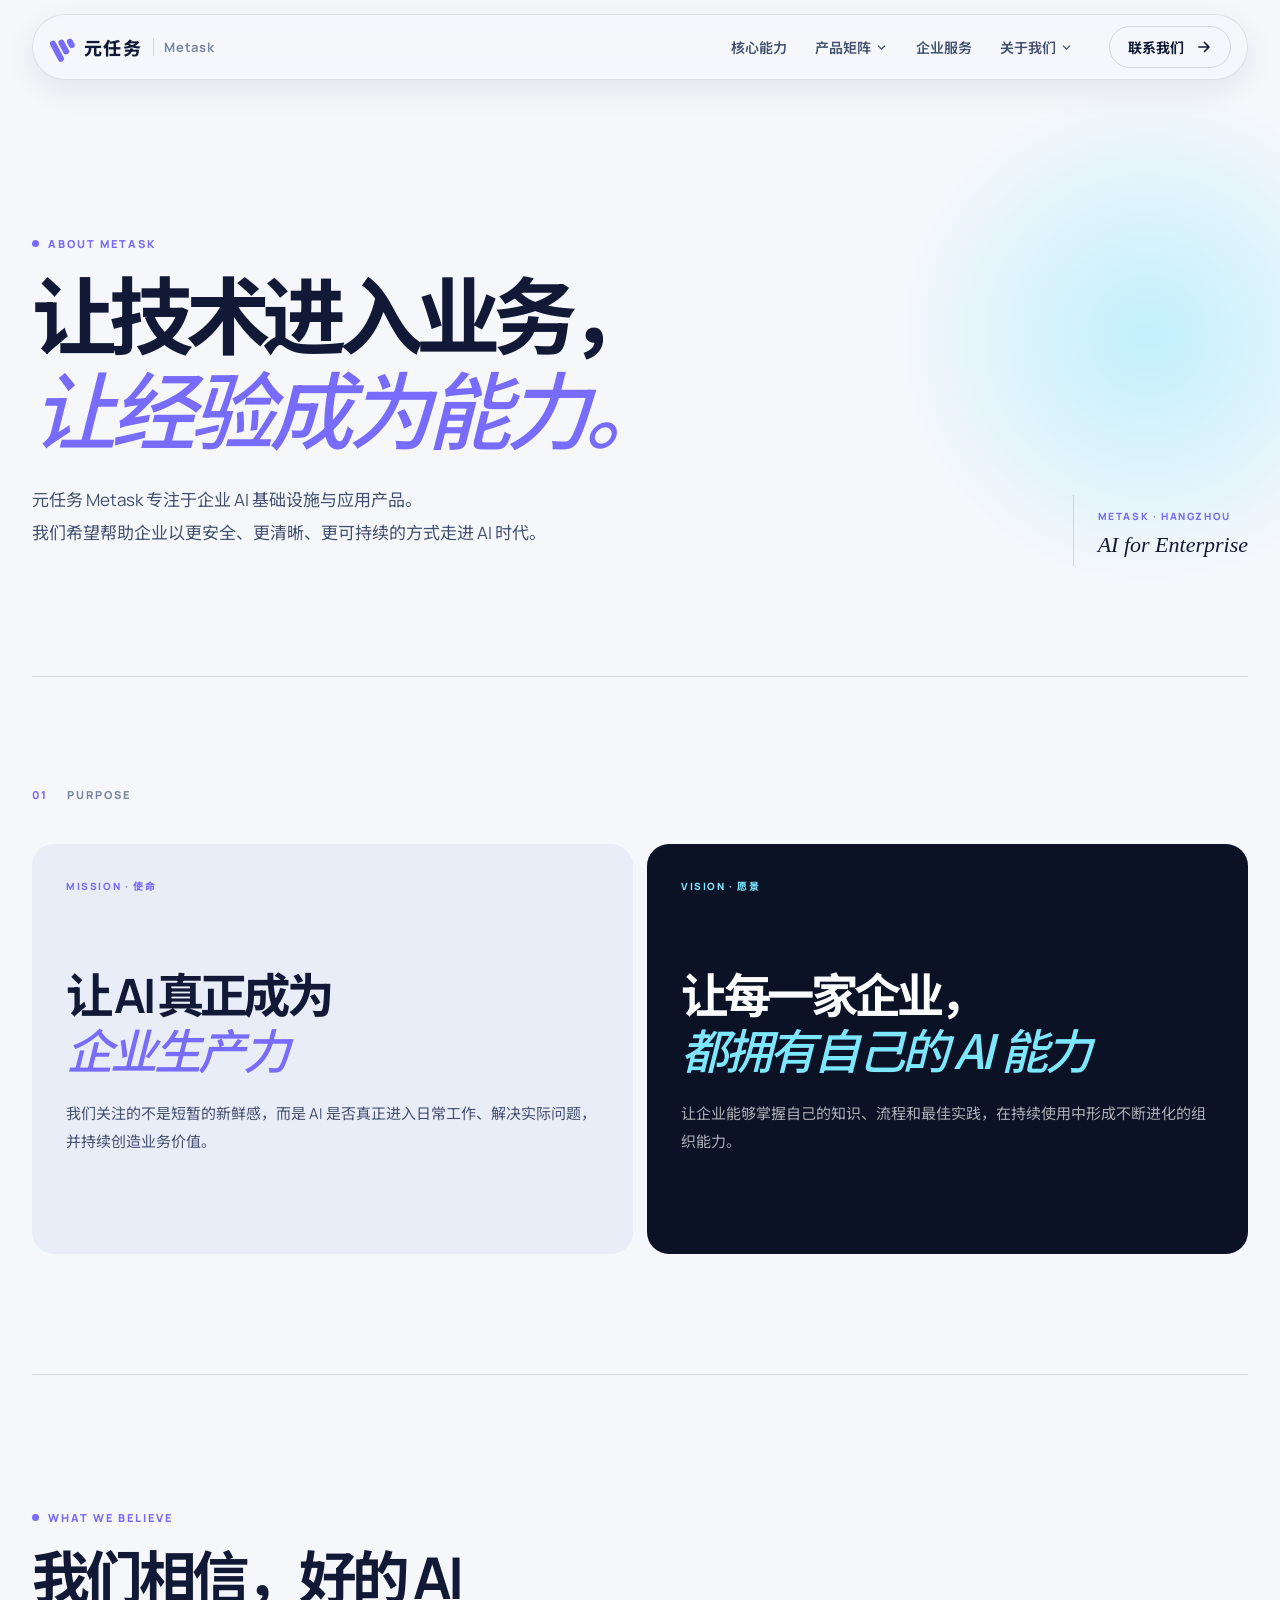
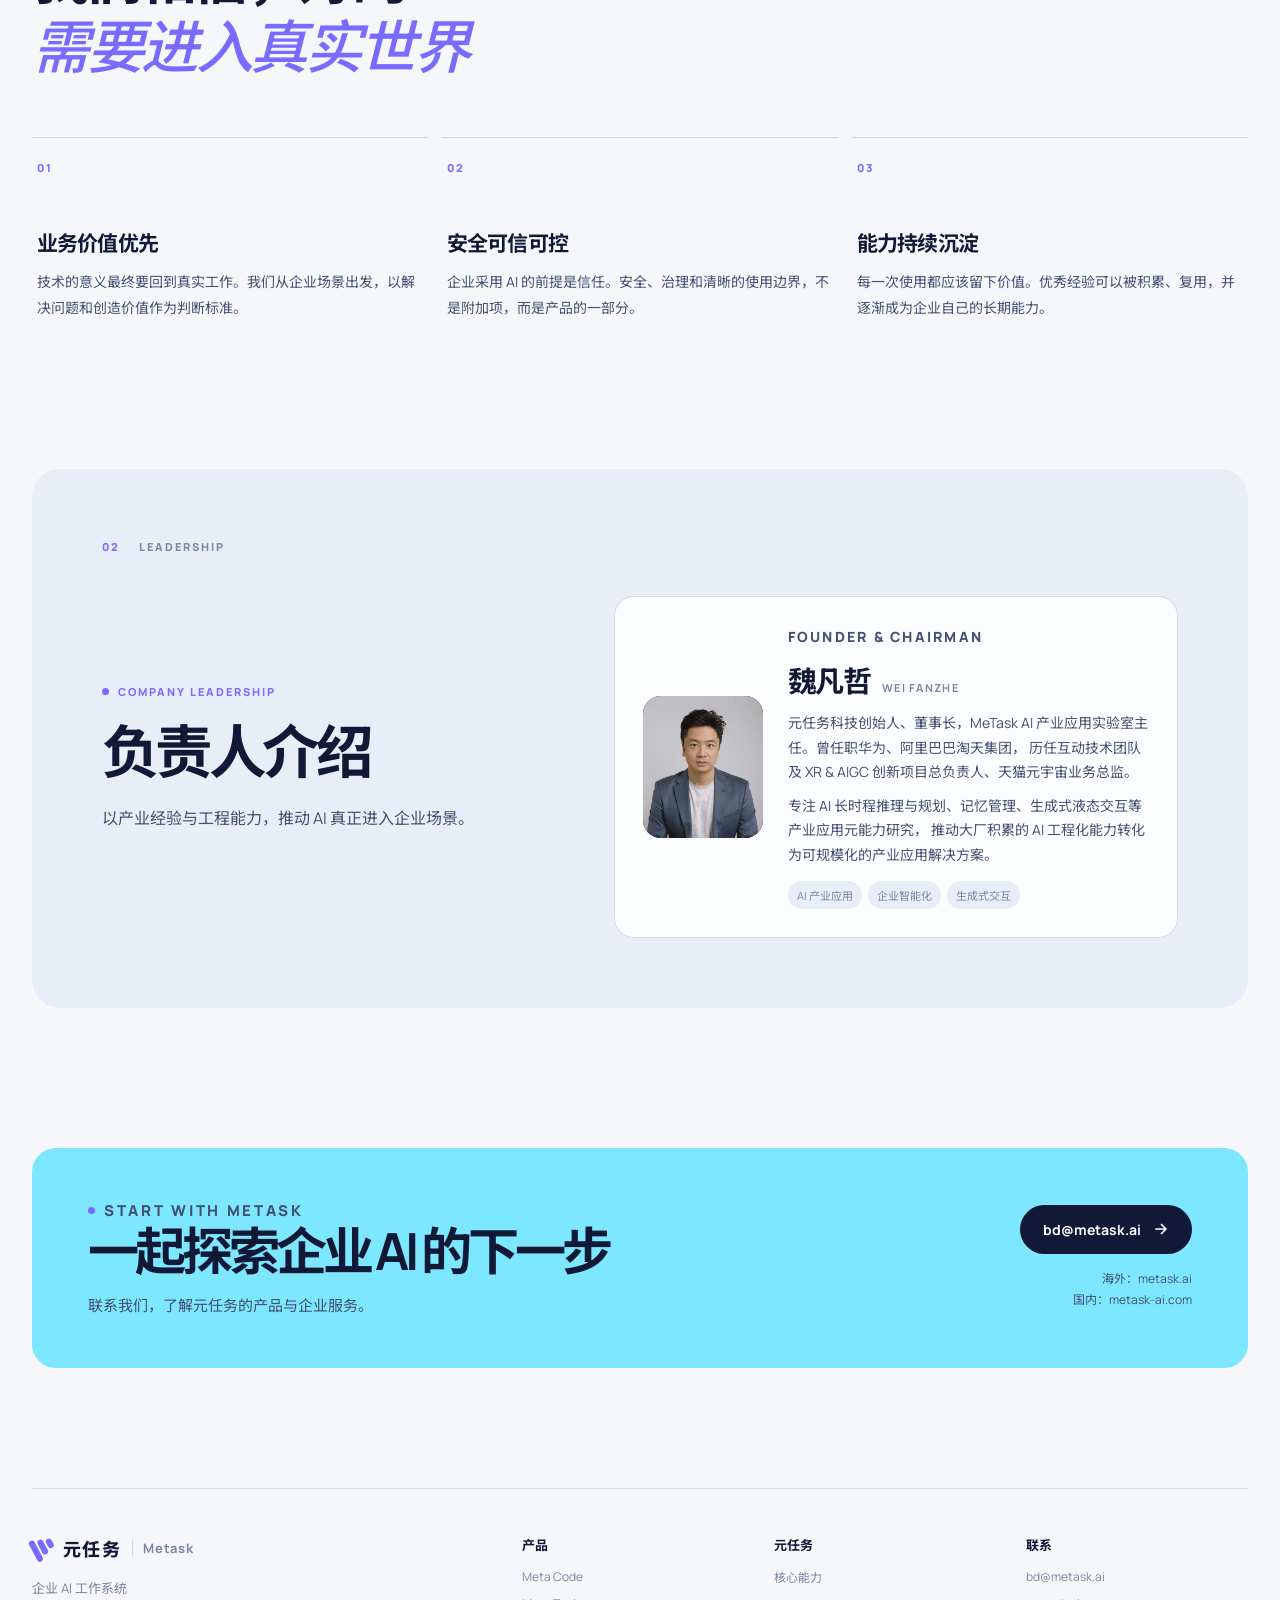
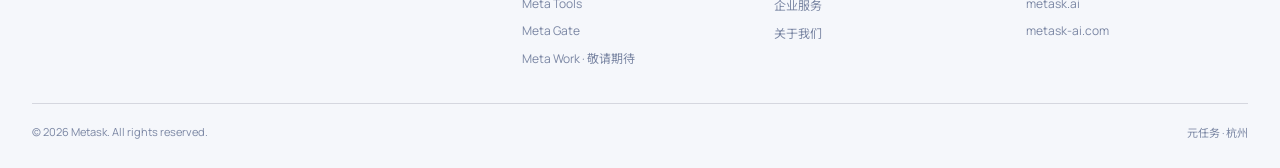
==== about.html @ 56a9ea6f "Add company about and founder page" ====
<!doctype html>
<html lang="zh-CN">
  <head>
    <meta charset="UTF-8" />
    <meta name="viewport" content="width=device-width, initial-scale=1.0" />
    <meta
      name="description"
      content="了解元任务 Metask 的使命、愿景与团队。我们致力于让 AI 真正成为企业生产力。"
    />
    <title>关于我们 · 元任务 Metask</title>
    <link rel="preconnect" href="https://fonts.googleapis.com" />
    <link rel="preconnect" href="https://fonts.gstatic.com" crossorigin />
    <link
      href="https://fonts.googleapis.com/css2?family=Manrope:wght@400;500;600;700;800&family=Noto+Sans+SC:wght@400;500;600;700;800&display=swap"
      rel="stylesheet"
    />
    <link rel="stylesheet" href="./styles.css" />
  </head>
  <body>
    <div class="site-shell">
      <header class="site-header">
        <a class="brand" href="./index.html" aria-label="元任务 Metask 首页">
          <span class="brand-mark" aria-hidden="true">
            <span></span><span></span><span></span>
          </span>
          <span class="brand-name">元任务</span>
          <span class="brand-en">Metask</span>
        </a>

        <button class="menu-toggle" type="button" aria-label="打开导航" aria-expanded="false">
          <span></span><span></span><span></span>
        </button>

        <nav class="site-nav" aria-label="主导航">
          <a href="./index.html#capabilities">核心能力</a>
          <div class="nav-item nav-item-dropdown">
            <button class="nav-dropdown-toggle" type="button" aria-expanded="false">
              产品矩阵
              <svg viewBox="0 0 16 16" aria-hidden="true">
                <path d="m4 6 4 4 4-4" />
              </svg>
            </button>
            <div class="nav-dropdown product-menu">
              <a href="https://metacode.origintask.cn/" target="_blank" rel="noreferrer">
                <span class="dropdown-symbol">&lt;/&gt;</span>
                <span><b>Meta Code</b><small>企业级 AI 编程助手</small></span>
              </a>
              <a href="https://picospark.cn/" target="_blank" rel="noreferrer">
                <span class="dropdown-symbol">✦</span>
                <span><b>Meta Tools</b><small>确定性 AI 工具集</small></span>
              </a>
              <a href="http://napi.origintask.cn/" target="_blank" rel="noreferrer">
                <span class="dropdown-symbol">◎</span>
                <span><b>Meta Gate</b><small>企业 AI 统一网关</small></span>
              </a>
              <a href="https://work.metask.ai/" target="_blank" rel="noreferrer">
                <span class="dropdown-symbol">◇</span>
                <span><b>Meta Work</b><small>企业智能工作台 · 开发中</small></span>
              </a>
            </div>
          </div>
          <a href="./index.html#services">企业服务</a>
          <div class="nav-item nav-item-dropdown">
            <button class="nav-dropdown-toggle" type="button" aria-expanded="false">
              关于我们
              <svg viewBox="0 0 16 16" aria-hidden="true">
                <path d="m4 6 4 4 4-4" />
              </svg>
            </button>
            <div class="nav-dropdown about-menu">
              <a href="./about.html"><b>公司介绍</b><small>了解元任务 Metask</small></a>
              <a href="./index.html#contact"><b>联系我们</b><small>开启企业 AI 化升级</small></a>
            </div>
          </div>
        </nav>

        <a class="header-cta" href="./index.html#contact">
          <span>联系我们</span>
          <svg viewBox="0 0 16 16" aria-hidden="true">
            <path d="M3 8h9M8.5 3.5 13 8l-4.5 4.5" />
          </svg>
        </a>
      </header>

      <main id="top">
        <section class="about-hero section-pad">
          <div class="about-hero-glow" aria-hidden="true"></div>
          <div class="reveal">
            <p class="eyebrow"><span></span> About Metask</p>
            <h1>让技术进入业务，<br /><em>让经验成为能力。</em></h1>
            <p class="hero-copy">
              元任务 Metask 专注于企业 AI 基础设施与应用产品。<br />
              我们希望帮助企业以更安全、更清晰、更可持续的方式走进 AI 时代。
            </p>
          </div>
          <div class="about-hero-note reveal reveal-delay-1">
            <span>METASK · HANGZHOU</span>
            <p>AI for Enterprise</p>
          </div>
        </section>

        <section class="purpose section-pad">
          <div class="section-label reveal"><span>01</span> Purpose</div>
          <div class="purpose-grid">
            <article class="purpose-card reveal">
              <p>MISSION · 使命</p>
              <h2>让 AI 真正成为<br /><em>企业生产力</em></h2>
              <span>
                我们关注的不是短暂的新鲜感，而是 AI 是否真正进入日常工作、解决实际问题，并持续创造业务价值。
              </span>
            </article>
            <article class="purpose-card purpose-card-dark reveal reveal-delay-1">
              <p>VISION · 愿景</p>
              <h2>让每一家企业，<br /><em>都拥有自己的 AI 能力</em></h2>
              <span>
                让企业能够掌握自己的知识、流程和最佳实践，在持续使用中形成不断进化的组织能力。
              </span>
            </article>
          </div>
        </section>

        <section class="beliefs section-pad">
          <div class="section-head section-head-left reveal">
            <p class="eyebrow"><span></span> What We Believe</p>
            <h2>我们相信，好的 AI<br /><em>需要进入真实世界</em></h2>
          </div>
          <div class="belief-grid">
            <article class="belief-card reveal">
              <span>01</span>
              <h3>业务价值优先</h3>
              <p>技术的意义最终要回到真实工作。我们从企业场景出发，以解决问题和创造价值作为判断标准。</p>
            </article>
            <article class="belief-card reveal reveal-delay-1">
              <span>02</span>
              <h3>安全可信可控</h3>
              <p>企业采用 AI 的前提是信任。安全、治理和清晰的使用边界，不是附加项，而是产品的一部分。</p>
            </article>
            <article class="belief-card reveal reveal-delay-2">
              <span>03</span>
              <h3>能力持续沉淀</h3>
              <p>每一次使用都应该留下价值。优秀经验可以被积累、复用，并逐渐成为企业自己的长期能力。</p>
            </article>
          </div>
        </section>

        <section class="leader section-pad">
          <div class="section-label reveal"><span>02</span> Leadership</div>
          <div class="leader-layout">
            <div class="section-head section-head-left reveal">
              <p class="eyebrow"><span></span> Company Leadership</p>
              <h2>负责人介绍</h2>
              <p>以产业经验与工程能力，推动 AI 真正进入企业场景。</p>
            </div>
            <article class="leader-card reveal reveal-delay-1">
              <img class="leader-avatar" src="./assets/wei-fanzhe.jpg" alt="元任务创始人魏凡哲" />
              <div>
                <p class="leader-role">FOUNDER & CHAIRMAN</p>
                <h3>魏凡哲 <small>WEI FANZHE</small></h3>
                <p>
                  元任务科技创始人、董事长，MeTask AI 产业应用实验室主任。曾任职华为、阿里巴巴淘天集团，
                  历任互动技术团队及 XR & AIGC 创新项目总负责人、天猫元宇宙业务总监。
                </p>
                <p>
                  专注 AI 长时程推理与规划、记忆管理、生成式液态交互等产业应用元能力研究，
                  推动大厂积累的 AI 工程化能力转化为可规模化的产业应用解决方案。
                </p>
                <div class="leader-tags">
                  <span>AI 产业应用</span><span>企业智能化</span><span>生成式交互</span>
                </div>
              </div>
            </article>
          </div>
        </section>

        <section class="contact section-pad">
          <div class="contact-panel reveal">
            <div>
              <p class="eyebrow"><span></span> Start with Metask</p>
              <h2>一起探索企业 AI 的下一步</h2>
              <p>联系我们，了解元任务的产品与企业服务。</p>
            </div>
            <div class="contact-actions">
              <a class="button button-dark" href="mailto:bd@metask.ai">
                bd@metask.ai
                <svg viewBox="0 0 16 16" aria-hidden="true">
                  <path d="M3 8h9M8.5 3.5 13 8l-4.5 4.5" />
                </svg>
              </a>
              <p>海外：metask.ai<br />国内：metask-ai.com</p>
            </div>
          </div>
        </section>
      </main>

      <footer class="site-footer">
        <div>
          <a class="brand" href="./index.html" aria-label="元任务 Metask 首页">
            <span class="brand-mark" aria-hidden="true">
              <span></span><span></span><span></span>
            </span>
            <span class="brand-name">元任务</span>
            <span class="brand-en">Metask</span>
          </a>
          <p>企业 AI 工作系统</p>
        </div>
        <div class="footer-links">
          <div>
            <b>产品</b>
            <a href="https://metacode.origintask.cn/" target="_blank" rel="noreferrer">Meta Code</a>
            <a href="https://picospark.cn/" target="_blank" rel="noreferrer">Meta Tools</a>
            <a href="http://napi.origintask.cn/" target="_blank" rel="noreferrer">Meta Gate</a>
            <span>Meta Work · 敬请期待</span>
          </div>
          <div>
            <b>元任务</b>
            <a href="./index.html#capabilities">核心能力</a>
            <a href="./index.html#services">企业服务</a>
            <a href="./about.html">关于我们</a>
          </div>
          <div>
            <b>联系</b>
            <a href="mailto:bd@metask.ai">bd@metask.ai</a>
            <a href="https://metask.ai/">metask.ai</a>
            <a href="https://metask-ai.com/">metask-ai.com</a>
          </div>
        </div>
        <div class="footer-bottom">
          <span>© <span id="year"></span> Metask. All rights reserved.</span>
          <span>元任务 · 杭州</span>
        </div>
      </footer>
    </div>

    <script src="./script.js"></script>
  </body>
</html>
---- styles.css ----
:root {
  --paper: #f5f7fb;
  --paper-deep: #e9edf7;
  --ink: #111936;
  --ink-soft: #435071;
  --muted: #7a86a3;
  --line: rgba(17, 25, 54, 0.14);
  --green: #786bff;
  --green-deep: #0c1226;
  --mint: #7ce7ff;
  --lime: #c5baff;
  --sand: #a8d8ff;
  --white: #fcfdff;
  --shadow: 0 24px 80px rgba(17, 25, 54, 0.12);
  --max: 1320px;
}

* {
  box-sizing: border-box;
}

html {
  scroll-behavior: smooth;
}

body {
  margin: 0;
  background: var(--paper);
  color: var(--ink);
  font-family: "Manrope", "Noto Sans SC", sans-serif;
  -webkit-font-smoothing: antialiased;
}

a {
  color: inherit;
  text-decoration: none;
}

button {
  font: inherit;
}

.site-shell {
  overflow: clip;
}

.site-header,
.section-pad,
.site-footer {
  width: min(calc(100% - 64px), var(--max));
  margin-inline: auto;
}

.site-header {
  align-items: center;
  backdrop-filter: blur(18px);
  background: rgba(245, 247, 251, 0.82);
  border: 1px solid rgba(17, 25, 54, 0.1);
  border-radius: 999px;
  box-shadow: 0 10px 30px rgba(17, 25, 54, 0.08);
  display: flex;
  height: 66px;
  justify-content: space-between;
  padding: 0 16px 0 20px;
  position: sticky;
  top: 14px;
  z-index: 30;
}

.brand {
  align-items: center;
  display: inline-flex;
  gap: 9px;
}

.brand-mark {
  display: grid;
  gap: 2px;
  grid-template-columns: repeat(3, 6px);
  transform: rotate(-28deg);
}

.brand-mark span {
  background: var(--green);
  border-radius: 5px;
  height: 23px;
}

.brand-mark span:nth-child(2) {
  height: 16px;
  margin-top: 3px;
}

.brand-mark span:nth-child(3) {
  height: 10px;
  margin-top: 6px;
}

.brand-name {
  font-size: 18px;
  font-weight: 800;
  letter-spacing: 0.08em;
}

.brand-en {
  border-left: 1px solid var(--line);
  color: var(--muted);
  font-size: 13px;
  font-weight: 700;
  letter-spacing: 0.05em;
  margin-left: 2px;
  padding-left: 10px;
}

.site-nav {
  align-items: center;
  display: flex;
  gap: 28px;
  margin-left: auto;
  margin-right: 36px;
}

.site-nav > a,
.nav-dropdown-toggle {
  color: var(--ink-soft);
  font-size: 14px;
  font-weight: 600;
  transition: color 180ms ease;
}

.site-nav > a:hover,
.nav-dropdown-toggle:hover,
.nav-item-dropdown.open .nav-dropdown-toggle {
  color: var(--green);
}

.nav-item-dropdown {
  position: relative;
}

.nav-item-dropdown::after {
  content: "";
  height: 18px;
  left: -18px;
  position: absolute;
  right: -18px;
  top: calc(100% - 4px);
}

.nav-dropdown-toggle {
  align-items: center;
  background: transparent;
  border: 0;
  cursor: pointer;
  display: flex;
  gap: 4px;
  padding: 20px 0;
}

.nav-dropdown-toggle svg {
  height: 13px;
  transition: transform 180ms ease;
  width: 13px;
}

.nav-item-dropdown:hover .nav-dropdown-toggle svg,
.nav-item-dropdown:focus-within .nav-dropdown-toggle svg,
.nav-item-dropdown.open .nav-dropdown-toggle svg {
  transform: rotate(180deg);
}

.nav-dropdown {
  background: rgba(252, 253, 255, 0.96);
  border: 1px solid rgba(17, 25, 54, 0.1);
  border-radius: 18px;
  box-shadow: 0 18px 50px rgba(17, 25, 54, 0.14);
  display: grid;
  gap: 4px;
  left: 50%;
  opacity: 0;
  padding: 8px;
  pointer-events: none;
  position: absolute;
  top: calc(100% + 6px);
  transform: translate(-50%, -8px);
  transition: opacity 180ms ease, transform 180ms ease;
  visibility: hidden;
}

.nav-item-dropdown:hover .nav-dropdown,
.nav-item-dropdown:focus-within .nav-dropdown,
.nav-item-dropdown.open .nav-dropdown {
  opacity: 1;
  pointer-events: auto;
  transform: translate(-50%, 0);
  visibility: visible;
}

.nav-dropdown a {
  align-items: center;
  border-radius: 12px;
  color: var(--ink);
  display: flex;
  gap: 11px;
  padding: 11px 12px;
  transition: background 180ms ease;
}

.nav-dropdown a:hover {
  background: var(--paper-deep);
}

.nav-dropdown b,
.nav-dropdown small {
  display: block;
  white-space: nowrap;
}

.nav-dropdown b {
  font-size: 13px;
}

.nav-dropdown small {
  color: var(--muted);
  font-size: 11px;
  margin-top: 3px;
}

.product-menu {
  min-width: 280px;
}

.about-menu {
  min-width: 220px;
}

.dropdown-symbol {
  align-items: center;
  background: var(--paper-deep);
  border-radius: 9px;
  color: var(--green);
  display: flex;
  flex: 0 0 auto;
  font-size: 13px;
  font-weight: 800;
  height: 31px;
  justify-content: center;
  width: 31px;
}

.header-cta,
.button {
  align-items: center;
  display: inline-flex;
  font-size: 14px;
  font-weight: 700;
  gap: 12px;
  justify-content: center;
  transition: all 180ms ease;
}

.header-cta {
  border: 1px solid var(--line);
  border-radius: 999px;
  padding: 10px 18px;
}

.header-cta:hover {
  background: var(--ink);
  color: var(--white);
}

svg {
  fill: none;
  height: 16px;
  stroke: currentColor;
  stroke-linecap: round;
  stroke-linejoin: round;
  stroke-width: 1.7;
  width: 16px;
}

.menu-toggle {
  background: none;
  border: 0;
  display: none;
}

.hero {
  align-items: center;
  display: grid;
  grid-template-columns: minmax(0, 1.05fr) minmax(440px, 0.95fr);
  min-height: 720px;
  padding-bottom: 100px;
  padding-top: 90px;
  position: relative;
}

.hero-grid {
  background-image: linear-gradient(var(--line) 1px, transparent 1px), linear-gradient(90deg, var(--line) 1px, transparent 1px);
  background-size: 50px 50px;
  height: 540px;
  mask-image: radial-gradient(ellipse, black 10%, transparent 70%);
  opacity: 0.22;
  position: absolute;
  right: -100px;
  top: 20px;
  width: 680px;
}

.hero-orb {
  border-radius: 999px;
  filter: blur(16px);
  opacity: 0.5;
  pointer-events: none;
  position: absolute;
}

.hero-orb-left {
  background: var(--lime);
  height: 180px;
  left: -180px;
  top: 220px;
  width: 180px;
}

.hero-orb-right {
  background: var(--mint);
  height: 210px;
  right: 30px;
  top: 160px;
  width: 210px;
}

.eyebrow {
  align-items: center;
  color: var(--green);
  display: flex;
  font-size: 11px;
  font-weight: 800;
  gap: 9px;
  letter-spacing: 0.18em;
  margin: 0 0 20px;
  text-transform: uppercase;
}

.eyebrow span {
  background: var(--green);
  border-radius: 50%;
  height: 7px;
  width: 7px;
}

h1,
h2,
h3,
p {
  margin-top: 0;
}

h1 {
  font-size: clamp(56px, 6.6vw, 92px);
  letter-spacing: -0.085em;
  line-height: 1.07;
  margin-bottom: 28px;
}

h1 em,
h2 em {
  color: var(--green);
  font-family: Georgia, "Noto Sans SC", serif;
  font-style: italic;
  font-weight: 500;
  letter-spacing: -0.06em;
}

.hero-copy {
  color: var(--ink-soft);
  font-size: 17px;
  line-height: 1.9;
}

.hero-actions {
  display: flex;
  flex-wrap: wrap;
  gap: 12px;
  margin-top: 36px;
}

.button {
  border-radius: 999px;
  padding: 15px 23px;
}

.button-dark {
  background: var(--ink);
  color: var(--white);
}

.button-dark:hover {
  background: var(--green);
  transform: translateY(-2px);
}

.button-light {
  border: 1px solid var(--line);
  color: var(--ink);
}

.button-light:hover {
  background: rgba(255, 255, 255, 0.42);
  border-color: rgba(17, 25, 54, 0.3);
}

.hero-system {
  height: 500px;
  position: relative;
}

.system-halo,
.orbit,
.system-core,
.signal-dot,
.brand-chip {
  position: absolute;
}

.system-halo {
  background: radial-gradient(circle, rgba(124, 231, 255, 0.68), rgba(124, 231, 255, 0) 65%);
  height: 400px;
  left: 50%;
  top: 50%;
  transform: translate(-50%, -50%);
  width: 400px;
}

.orbit {
  border: 1px solid rgba(120, 107, 255, 0.22);
  border-radius: 50%;
  left: 50%;
  top: 50%;
  transform: translate(-50%, -50%);
}

.orbit-one {
  height: 250px;
  width: 250px;
}

.orbit-two {
  border-style: dashed;
  height: 410px;
  width: 410px;
}

.system-core {
  align-items: center;
  background: var(--green-deep);
  border-radius: 50%;
  box-shadow: 0 30px 80px rgba(12, 18, 38, 0.34);
  color: var(--white);
  display: flex;
  flex-direction: column;
  height: 182px;
  justify-content: center;
  left: 50%;
  text-align: center;
  top: 50%;
  transform: translate(-50%, -50%);
  width: 182px;
}

.system-core-kicker {
  color: var(--mint);
  font-size: 10px;
  font-weight: 800;
  letter-spacing: 0.2em;
  margin-bottom: 8px;
}

.system-core strong {
  font-size: 21px;
  letter-spacing: 0.04em;
  line-height: 1.45;
}

.core-pulse {
  animation: pulse 2.6s ease-out infinite;
  border: 1px solid rgba(124, 231, 255, 0.56);
  border-radius: 50%;
  height: 100%;
  position: absolute;
  width: 100%;
}

.signal-dot {
  background: var(--green);
  border: 5px solid rgba(252, 253, 255, 0.78);
  border-radius: 50%;
  box-shadow: 0 8px 20px rgba(17, 25, 54, 0.16);
  height: 22px;
  width: 22px;
}

.dot-one { left: 22%; top: 19%; }
.dot-two { right: 15%; top: 36%; }
.dot-three { bottom: 18%; left: 20%; }
.dot-four { bottom: 15%; right: 27%; }

.brand-chip {
  backdrop-filter: blur(10px);
  background: rgba(252, 253, 255, 0.78);
  border: 1px solid rgba(120, 107, 255, 0.22);
  border-radius: 999px;
  box-shadow: 0 12px 32px rgba(17, 25, 54, 0.1);
  color: var(--green);
  font-size: 13px;
  font-weight: 800;
  letter-spacing: 0.12em;
  padding: 10px 16px;
}

.chip-one { left: 2%; top: 32%; }
.chip-two { right: 2%; top: 19%; }
.chip-three { bottom: 22%; left: 4%; }
.chip-four { bottom: 11%; right: 7%; }

.hero-bottom {
  align-items: center;
  border-top: 1px solid var(--line);
  bottom: 0;
  display: flex;
  grid-column: 1 / -1;
  justify-content: space-between;
  left: 0;
  padding: 22px 0;
  position: absolute;
  width: 100%;
}

.hero-bottom p {
  color: var(--muted);
  font-size: 12px;
  font-weight: 700;
  letter-spacing: 0.1em;
  margin: 0;
}

.hero-tags {
  display: flex;
  gap: 22px;
}

.hero-tags span {
  color: var(--ink-soft);
  font-size: 12px;
  font-weight: 600;
}

.statement {
  border-bottom: 1px solid var(--line);
  border-top: 1px solid var(--line);
  padding-bottom: 130px;
  padding-top: 130px;
}

.section-label {
  color: var(--muted);
  font-size: 11px;
  font-weight: 800;
  letter-spacing: 0.18em;
  margin-bottom: 42px;
  text-transform: uppercase;
}

.section-label span {
  color: var(--green);
  margin-right: 15px;
}

.statement-layout {
  display: grid;
  gap: 80px;
  grid-template-columns: 1.05fr 0.95fr;
}

h2 {
  font-size: clamp(42px, 4.5vw, 68px);
  letter-spacing: -0.08em;
  line-height: 1.14;
}

.statement-copy {
  padding-top: 10px;
}

.statement-copy p,
.section-head > p:last-child,
.flywheel-copy > p,
.about-layout p {
  color: var(--ink-soft);
  font-size: 16px;
  line-height: 1.9;
}

.section-head {
  margin: 0 auto 58px;
  max-width: 800px;
  text-align: center;
}

.section-head .eyebrow {
  justify-content: center;
}

.section-head h2 {
  margin-bottom: 18px;
}

.products {
  background: var(--green-deep);
  color: var(--white);
  max-width: none;
  padding-bottom: 140px;
  padding-left: max(32px, calc((100% - var(--max)) / 2));
  padding-right: max(32px, calc((100% - var(--max)) / 2));
  padding-top: 140px;
  width: 100%;
}

.section-head-left {
  margin-left: 0;
  text-align: left;
}

.section-head-left .eyebrow {
  justify-content: flex-start;
}

.products .eyebrow,
.products h2 em {
  color: var(--mint);
}

.products .eyebrow span {
  background: var(--mint);
}

.product-layout {
  display: grid;
  gap: 36px;
  grid-template-columns: minmax(0, 0.9fr) minmax(440px, 1.1fr);
}

.product-tabs {
  border-top: 1px solid rgba(255, 255, 255, 0.18);
}

.product-tab {
  align-items: center;
  background: transparent;
  border: 0;
  border-bottom: 1px solid rgba(255, 255, 255, 0.18);
  color: rgba(255, 255, 255, 0.64);
  cursor: pointer;
  display: flex;
  gap: 20px;
  padding: 23px 4px;
  text-align: left;
  transition: color 180ms ease, padding 180ms ease;
  width: 100%;
}

.product-tab:hover,
.product-tab.active {
  color: var(--white);
  padding-left: 12px;
}

.product-index {
  color: var(--mint);
  font-size: 11px;
  font-weight: 800;
}

.product-tab-copy {
  flex: 1;
}

.product-tab-copy b,
.product-tab-copy small {
  display: block;
}

.product-tab-copy b {
  font-size: 19px;
}

.product-tab-copy small {
  font-size: 12px;
  margin-top: 4px;
}

.tab-arrow {
  font-size: 22px;
  opacity: 0;
  transform: translate(-10px, 8px);
  transition: all 180ms ease;
}

.product-tab:hover .tab-arrow,
.product-tab.active .tab-arrow {
  opacity: 1;
  transform: translate(0, 0);
}

.product-detail {
  background: var(--paper);
  border-radius: 24px;
  color: var(--ink);
  display: flex;
  flex-direction: column;
  min-height: 540px;
  padding: 32px;
}

.product-detail-top {
  align-items: center;
  display: flex;
  justify-content: space-between;
  margin-bottom: auto;
}

.product-status {
  color: var(--green);
  font-size: 10px;
  font-weight: 800;
  letter-spacing: 0.16em;
}

.product-symbol {
  align-items: center;
  background: var(--mint);
  border-radius: 50%;
  color: var(--green-deep);
  display: flex;
  font-size: 20px;
  font-weight: 800;
  height: 54px;
  justify-content: center;
  width: 54px;
}

.product-kind {
  color: var(--green);
  font-size: 12px;
  font-weight: 700;
  letter-spacing: 0.08em;
  margin-bottom: 10px;
}

.product-detail h3 {
  font-size: 52px;
  letter-spacing: -0.07em;
  margin-bottom: 14px;
}

.product-description {
  color: var(--ink-soft);
  font-size: 15px;
  line-height: 1.8;
  max-width: 570px;
}

.product-features {
  display: flex;
  flex-wrap: wrap;
  gap: 8px;
  list-style: none;
  margin: 24px 0;
  padding: 0;
}

.product-features li {
  background: var(--paper-deep);
  border-radius: 999px;
  color: var(--ink-soft);
  font-size: 12px;
  font-weight: 700;
  padding: 8px 12px;
}

.product-link,
.text-link {
  align-items: center;
  color: var(--green);
  display: inline-flex;
  font-size: 14px;
  font-weight: 800;
  gap: 10px;
  width: fit-content;
}

.product-link:hover,
.text-link:hover {
  color: var(--ink);
}

.capabilities {
  padding-bottom: 140px;
  padding-top: 140px;
}

.capability-grid {
  display: grid;
  gap: 14px;
  grid-template-columns: repeat(4, 1fr);
}

.capability-card {
  background: rgba(252, 253, 255, 0.66);
  border: 1px solid var(--line);
  border-radius: 18px;
  min-height: 335px;
  padding: 24px;
  transition: all 200ms ease;
}

.capability-card:hover {
  background: var(--white);
  box-shadow: var(--shadow);
  transform: translateY(-6px);
}

.card-num {
  color: var(--green);
  font-size: 11px;
  font-weight: 800;
  letter-spacing: 0.1em;
  margin-top: 46px;
}

.capability-card h3,
.service-card h3 {
  font-size: 21px;
  letter-spacing: -0.04em;
  margin-bottom: 12px;
}

.capability-card > p:last-child,
.service-card p {
  color: var(--ink-soft);
  font-size: 14px;
  line-height: 1.8;
}

.capability-icon {
  align-items: flex-end;
  display: flex;
  gap: 4px;
  height: 38px;
}

.capability-icon span {
  background: var(--green);
  border-radius: 9px;
  height: 36px;
  width: 8px;
}

.capability-icon span:nth-child(2) { height: 24px; opacity: 0.7; }
.capability-icon span:nth-child(3) { height: 14px; opacity: 0.45; }

.icon-shield span {
  background: transparent;
  border: 2px solid var(--green);
  border-radius: 17px 17px 22px 22px;
  height: 36px;
  width: 30px;
}

.icon-memory {
  align-items: center;
  gap: 0;
}

.icon-memory span {
  background: transparent;
  border: 2px solid var(--green);
  border-radius: 50%;
  height: 18px;
  margin-right: -4px;
  width: 18px;
}

.icon-connect {
  align-items: center;
  justify-content: space-between;
  position: relative;
  width: 55px;
}

.icon-connect::after {
  border-top: 1px solid var(--green);
  content: "";
  left: 8px;
  position: absolute;
  right: 8px;
}

.icon-connect span {
  border-radius: 50%;
  height: 14px;
  position: relative;
  width: 14px;
  z-index: 1;
}

.flywheel {
  align-items: center;
  background: var(--paper-deep);
  border-radius: 28px;
  display: grid;
  gap: 44px;
  grid-template-columns: 0.9fr 1.1fr;
  margin-bottom: 140px;
  padding: 72px;
}

.flywheel-copy h2 {
  font-size: clamp(42px, 4.1vw, 62px);
}

.flywheel-visual {
  height: 460px;
  position: relative;
}

.wheel-line {
  border: 1px dashed rgba(120, 107, 255, 0.4);
  border-radius: 50%;
  height: 340px;
  left: 50%;
  position: absolute;
  top: 50%;
  transform: translate(-50%, -50%);
  width: 340px;
}

.wheel-center {
  align-items: center;
  background: var(--green);
  border-radius: 50%;
  box-shadow: 0 20px 46px rgba(120, 107, 255, 0.26);
  color: var(--white);
  display: flex;
  flex-direction: column;
  height: 170px;
  justify-content: center;
  left: 50%;
  position: absolute;
  text-align: center;
  top: 50%;
  transform: translate(-50%, -50%);
  width: 170px;
}

.wheel-center span {
  color: var(--mint);
  font-size: 10px;
  font-weight: 800;
  letter-spacing: 0.18em;
  margin-bottom: 7px;
}

.wheel-center strong {
  font-size: 24px;
  line-height: 1.1;
}

.wheel-step {
  background: var(--white);
  border: 1px solid var(--line);
  border-radius: 14px;
  box-shadow: 0 10px 24px rgba(17, 25, 54, 0.08);
  min-width: 126px;
  padding: 13px 15px;
  position: absolute;
}

.wheel-step b,
.wheel-step span,
.wheel-step small {
  display: block;
}

.wheel-step b {
  color: var(--green);
  font-size: 10px;
  letter-spacing: 0.14em;
  margin-bottom: 5px;
}

.wheel-step span {
  font-size: 17px;
  font-weight: 800;
}

.wheel-step small {
  color: var(--muted);
  font-size: 10px;
  margin-top: 4px;
}

.step-use { left: 3%; top: 12%; }
.step-learn { right: 1%; top: 15%; }
.step-review { bottom: 10%; right: 2%; }
.step-share { bottom: 8%; left: 4%; }

.services {
  padding-bottom: 140px;
}

.service-grid {
  display: grid;
  gap: 14px;
  grid-template-columns: repeat(3, 1fr);
}

.service-card {
  border-top: 1px solid var(--line);
  padding: 22px 4px 0;
}

.service-card span {
  color: var(--green);
  display: block;
  font-size: 11px;
  font-weight: 800;
  letter-spacing: 0.14em;
  margin-bottom: 54px;
}

.about {
  max-width: none;
  padding: 0;
  width: 100%;
}

.about-panel {
  background: var(--green-deep);
  color: var(--white);
  padding: 120px max(32px, calc((100% - var(--max)) / 2));
}

.about-panel .eyebrow,
.about-panel h2 em {
  color: var(--mint);
}

.about-panel .eyebrow span {
  background: var(--mint);
}

.about-layout {
  display: grid;
  gap: 50px;
  grid-template-columns: repeat(2, 1fr);
  margin-left: auto;
  max-width: 800px;
}

.about-layout p {
  color: rgba(255, 255, 255, 0.68);
}

.contact {
  padding-bottom: 120px;
  padding-top: 120px;
}

.contact-panel {
  align-items: center;
  background: var(--mint);
  border-radius: 24px;
  display: flex;
  justify-content: space-between;
  padding: 52px 56px;
}

.contact-panel h2 {
  font-size: clamp(38px, 4vw, 58px);
  margin-bottom: 14px;
}

.contact-panel p {
  color: var(--ink-soft);
  font-size: 15px;
  margin-bottom: 0;
}

.contact-actions {
  align-items: flex-end;
  display: flex;
  flex-direction: column;
  gap: 14px;
}

.contact-actions p {
  font-size: 12px;
  line-height: 1.8;
  text-align: right;
}

.site-footer {
  border-top: 1px solid var(--line);
  display: grid;
  gap: 36px;
  grid-template-columns: 1fr 1.6fr;
  padding-bottom: 28px;
  padding-top: 46px;
}

.site-footer > div:first-child p {
  color: var(--muted);
  font-size: 13px;
  margin-top: 14px;
}

.footer-links {
  display: grid;
  gap: 30px;
  grid-template-columns: repeat(3, 1fr);
}

.footer-links div {
  display: flex;
  flex-direction: column;
  gap: 10px;
}

.footer-links b {
  font-size: 13px;
  margin-bottom: 4px;
}

.footer-links a,
.footer-links span {
  color: var(--muted);
  font-size: 12px;
}

.footer-links a:hover {
  color: var(--green);
}

.footer-bottom {
  border-top: 1px solid var(--line);
  color: var(--muted);
  display: flex;
  font-size: 11px;
  grid-column: 1 / -1;
  justify-content: space-between;
  padding-top: 20px;
}

.about-hero {
  align-items: end;
  display: grid;
  gap: 44px;
  grid-template-columns: minmax(0, 1fr) auto;
  min-height: 610px;
  padding-bottom: 110px;
  padding-top: 140px;
  position: relative;
}

.about-hero-glow {
  background: radial-gradient(circle, rgba(124, 231, 255, 0.42), rgba(124, 231, 255, 0) 68%);
  border-radius: 50%;
  height: 520px;
  pointer-events: none;
  position: absolute;
  right: -160px;
  top: 10px;
  width: 520px;
}

.about-hero h1 {
  max-width: 900px;
}

.about-hero-note {
  border-left: 1px solid var(--line);
  padding: 8px 0 8px 24px;
  position: relative;
  z-index: 1;
}

.about-hero-note span {
  color: var(--green);
  font-size: 10px;
  font-weight: 800;
  letter-spacing: 0.16em;
}

.about-hero-note p {
  color: var(--ink);
  font-family: Georgia, serif;
  font-size: 22px;
  font-style: italic;
  margin: 7px 0 0;
}

.purpose {
  border-bottom: 1px solid var(--line);
  border-top: 1px solid var(--line);
  padding-bottom: 120px;
  padding-top: 110px;
}

.purpose-grid {
  display: grid;
  gap: 14px;
  grid-template-columns: repeat(2, 1fr);
}

.purpose-card {
  background: var(--paper-deep);
  border-radius: 22px;
  min-height: 410px;
  padding: 34px;
}

.purpose-card-dark {
  background: var(--green-deep);
  color: var(--white);
}

.purpose-card > p,
.leader-role {
  color: var(--green);
  font-size: 10px;
  font-weight: 800;
  letter-spacing: 0.16em;
}

.purpose-card-dark > p,
.purpose-card-dark h2 em {
  color: var(--mint);
}

.purpose-card h2 {
  font-size: clamp(38px, 3.7vw, 57px);
  margin: 75px 0 22px;
}

.purpose-card > span {
  color: var(--ink-soft);
  display: block;
  font-size: 15px;
  line-height: 1.85;
  max-width: 560px;
}

.purpose-card-dark > span {
  color: rgba(255, 255, 255, 0.66);
}

.beliefs {
  padding-bottom: 135px;
  padding-top: 135px;
}

.belief-grid {
  display: grid;
  gap: 14px;
  grid-template-columns: repeat(3, 1fr);
}

.belief-card {
  border-top: 1px solid var(--line);
  padding: 22px 5px 0;
}

.belief-card span {
  color: var(--green);
  display: block;
  font-size: 11px;
  font-weight: 800;
  letter-spacing: 0.14em;
  margin-bottom: 52px;
}

.belief-card h3 {
  font-size: 21px;
  letter-spacing: -0.04em;
  margin-bottom: 12px;
}

.belief-card p {
  color: var(--ink-soft);
  font-size: 14px;
  line-height: 1.8;
}

.leader {
  background: var(--paper-deep);
  border-radius: 28px;
  margin-bottom: 20px;
  padding: 70px;
}

.leader-layout {
  align-items: center;
  display: grid;
  gap: 50px;
  grid-template-columns: minmax(0, 0.9fr) minmax(460px, 1.1fr);
}

.leader-layout .section-head {
  margin-bottom: 0;
}

.leader-card {
  align-items: center;
  background: var(--white);
  border: 1px solid var(--line);
  border-radius: 20px;
  display: grid;
  gap: 25px;
  grid-template-columns: 120px 1fr;
  padding: 28px;
}

.leader-avatar {
  background: var(--green-deep);
  border-radius: 18px;
  height: 142px;
  object-fit: cover;
  object-position: center 18%;
  width: 120px;
}

.leader-card h3 {
  font-size: 29px;
  letter-spacing: -0.05em;
  margin-bottom: 10px;
}

.leader-card h3 small {
  color: var(--muted);
  font-size: 11px;
  letter-spacing: 0.12em;
  margin-left: 7px;
}

.leader-card p {
  color: var(--ink-soft);
  font-size: 14px;
  line-height: 1.75;
  margin-bottom: 9px;
}

.leader-tags {
  display: flex;
  flex-wrap: wrap;
  gap: 6px;
  margin-top: 14px;
}

.leader-tags span {
  background: var(--paper-deep);
  border-radius: 999px;
  color: var(--muted);
  font-size: 11px;
  padding: 6px 9px;
}

.reveal {
  opacity: 0;
  transform: translateY(18px);
  transition: opacity 700ms ease, transform 700ms ease;
}

.reveal.visible {
  opacity: 1;
  transform: translateY(0);
}

.reveal-delay-1 { transition-delay: 110ms; }
.reveal-delay-2 { transition-delay: 220ms; }
.reveal-delay-3 { transition-delay: 330ms; }

@keyframes pulse {
  0% { opacity: 0.7; transform: scale(1); }
  100% { opacity: 0; transform: scale(1.38); }
}

@media (max-width: 960px) {
  .site-header,
  .section-pad,
  .site-footer {
    width: min(calc(100% - 40px), var(--max));
  }

  .site-nav {
    background: rgba(252, 253, 255, 0.98);
    border: 1px solid var(--line);
    border-radius: 18px;
    box-shadow: 0 16px 36px rgba(17, 25, 54, 0.12);
    display: none;
    flex-direction: column;
    gap: 4px;
    left: 0;
    margin: 0;
    padding: 10px;
    position: absolute;
    right: 0;
    top: 74px;
  }

  .site-nav.open {
    display: flex;
  }

  .site-nav > a,
  .nav-dropdown-toggle {
    padding: 10px 8px;
    width: 100%;
  }

  .nav-dropdown-toggle {
    justify-content: space-between;
  }

  .nav-item-dropdown {
    width: 100%;
  }

  .nav-item-dropdown::after {
    display: none;
  }

  .nav-dropdown {
    background: var(--paper);
    border: 0;
    border-radius: 12px;
    box-shadow: none;
    display: none;
    left: auto;
    margin-top: 2px;
    min-width: auto;
    opacity: 1;
    padding: 5px;
    pointer-events: auto;
    position: static;
    transform: none;
    visibility: visible;
  }

  .nav-item-dropdown:hover .nav-dropdown,
  .nav-item-dropdown:focus-within .nav-dropdown {
    display: none;
    transform: none;
  }

  .nav-item-dropdown.open .nav-dropdown,
  .nav-item-dropdown.open:hover .nav-dropdown,
  .nav-item-dropdown.open:focus-within .nav-dropdown {
    display: grid;
  }

  .nav-dropdown a {
    padding: 9px;
  }

  .header-cta {
    display: none;
  }

  .menu-toggle {
    cursor: pointer;
    display: grid;
    gap: 4px;
  }

  .menu-toggle span {
    background: var(--ink);
    height: 2px;
    width: 22px;
  }

  .hero {
    display: block;
    min-height: auto;
    padding-bottom: 94px;
    padding-top: 64px;
  }

  .hero-system {
    height: 420px;
    margin: 24px auto 0;
    max-width: 600px;
  }

  .hero-bottom {
    display: none;
  }

  .statement-layout,
  .flywheel {
    grid-template-columns: 1fr;
  }

  .about-hero {
    display: block;
    min-height: auto;
    padding-bottom: 94px;
    padding-top: 120px;
  }

  .about-hero-note {
    margin-top: 42px;
  }

  .leader-layout {
    grid-template-columns: 1fr;
  }

  .product-layout {
    grid-template-columns: 1fr;
  }

  .product-detail {
    min-height: 470px;
  }

  .capability-grid {
    grid-template-columns: repeat(2, 1fr);
  }

  .flywheel {
    margin-bottom: 100px;
    padding: 50px 34px;
    width: min(calc(100% - 40px), var(--max));
  }
}

@media (max-width: 640px) {
  .site-header {
    height: 60px;
    top: 10px;
  }

  .brand-en {
    display: none;
  }

  h1 {
    font-size: 57px;
  }

  h2 {
    font-size: 43px;
  }

  .hero-copy br {
    display: none;
  }

  .hero-system {
    height: 340px;
    margin-left: -20px;
    margin-right: -20px;
  }

  .orbit-one { height: 180px; width: 180px; }
  .orbit-two { height: 300px; width: 300px; }
  .system-core { height: 136px; width: 136px; }
  .system-core strong { font-size: 17px; }
  .brand-chip { font-size: 11px; padding: 8px 12px; }
  .chip-one { left: 0; top: 28%; }
  .chip-two { right: 0; top: 16%; }
  .chip-three { bottom: 19%; left: 0; }
  .chip-four { bottom: 8%; right: 0; }

  .statement,
  .capabilities,
  .contact {
    padding-bottom: 96px;
    padding-top: 96px;
  }

  .statement-layout {
    gap: 18px;
  }

  .products {
    padding-bottom: 96px;
    padding-top: 96px;
  }

  .product-detail {
    min-height: 510px;
    padding: 24px;
  }

  .product-detail h3 {
    font-size: 44px;
  }

  .capability-grid,
  .service-grid,
  .about-layout,
  .purpose-grid,
  .belief-grid {
    grid-template-columns: 1fr;
  }

  .purpose,
  .beliefs {
    padding-bottom: 96px;
    padding-top: 96px;
  }

  .purpose-card {
    min-height: 330px;
    padding: 25px;
  }

  .purpose-card h2 {
    margin-top: 54px;
  }

  .leader {
    border-radius: 20px;
    margin-bottom: 0;
    padding: 36px 22px;
  }

  .leader-card {
    grid-template-columns: 1fr;
    padding: 18px;
  }

  .leader-avatar {
    height: 220px;
    width: 100%;
  }

  .capability-card {
    min-height: 280px;
  }

  .flywheel {
    border-radius: 20px;
    margin-bottom: 96px;
    padding: 38px 22px;
  }

  .flywheel-visual {
    height: 330px;
    margin: 0 -8px;
  }

  .wheel-line {
    height: 250px;
    width: 250px;
  }

  .wheel-center {
    height: 126px;
    width: 126px;
  }

  .wheel-center strong {
    font-size: 19px;
  }

  .wheel-step {
    min-width: 100px;
    padding: 9px 10px;
  }

  .wheel-step span { font-size: 14px; }
  .wheel-step small { font-size: 9px; }
  .step-use { left: -2%; top: 4%; }
  .step-learn { right: -1%; top: 8%; }
  .step-review { bottom: 5%; right: -1%; }
  .step-share { bottom: 1%; left: -1%; }

  .services {
    padding-bottom: 96px;
  }

  .service-card span {
    margin-bottom: 30px;
  }

  .about-panel {
    padding-bottom: 92px;
    padding-top: 92px;
  }

  .about-layout {
    gap: 8px;
  }

  .contact-panel {
    align-items: flex-start;
    flex-direction: column;
    gap: 28px;
    padding: 32px 24px;
  }

  .contact-actions {
    align-items: flex-start;
  }

  .contact-actions p {
    text-align: left;
  }

  .site-footer {
    grid-template-columns: 1fr;
  }

  .footer-links {
    gap: 18px;
    grid-template-columns: 1fr 1fr;
  }
}
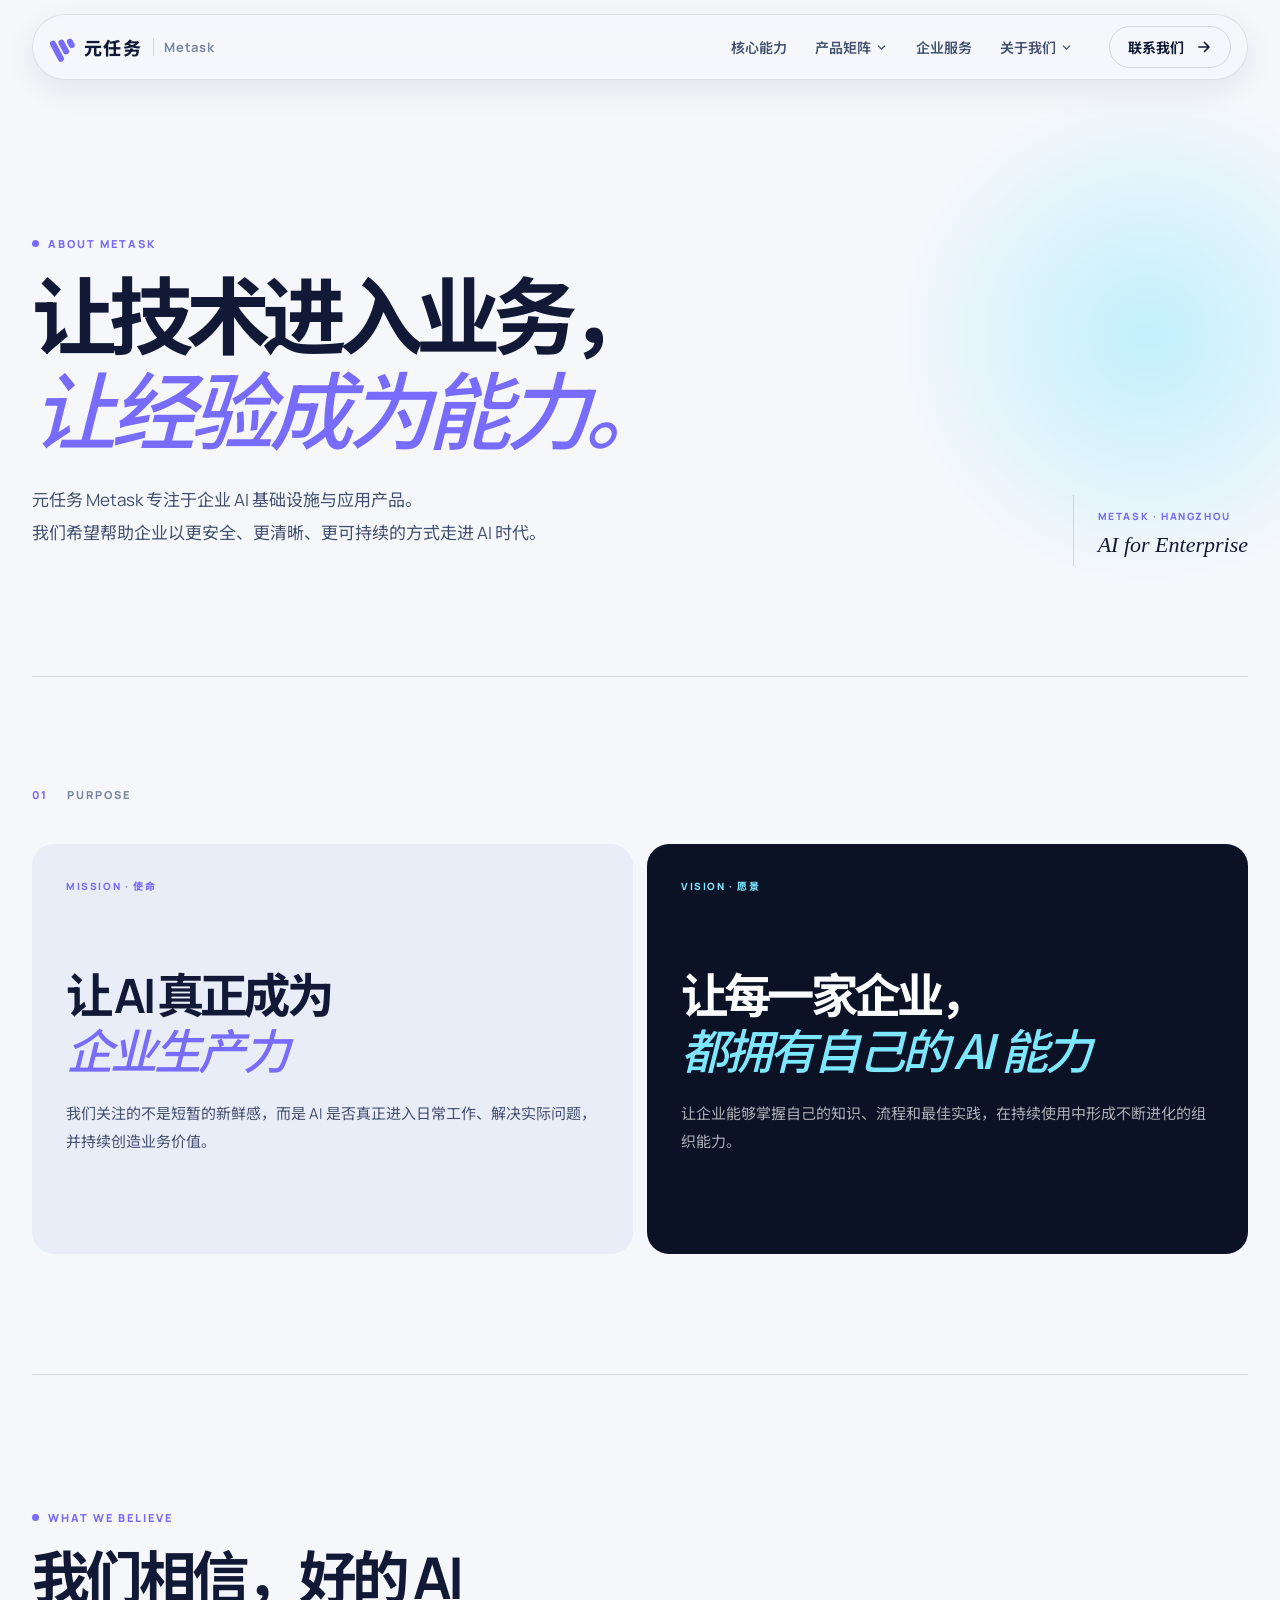
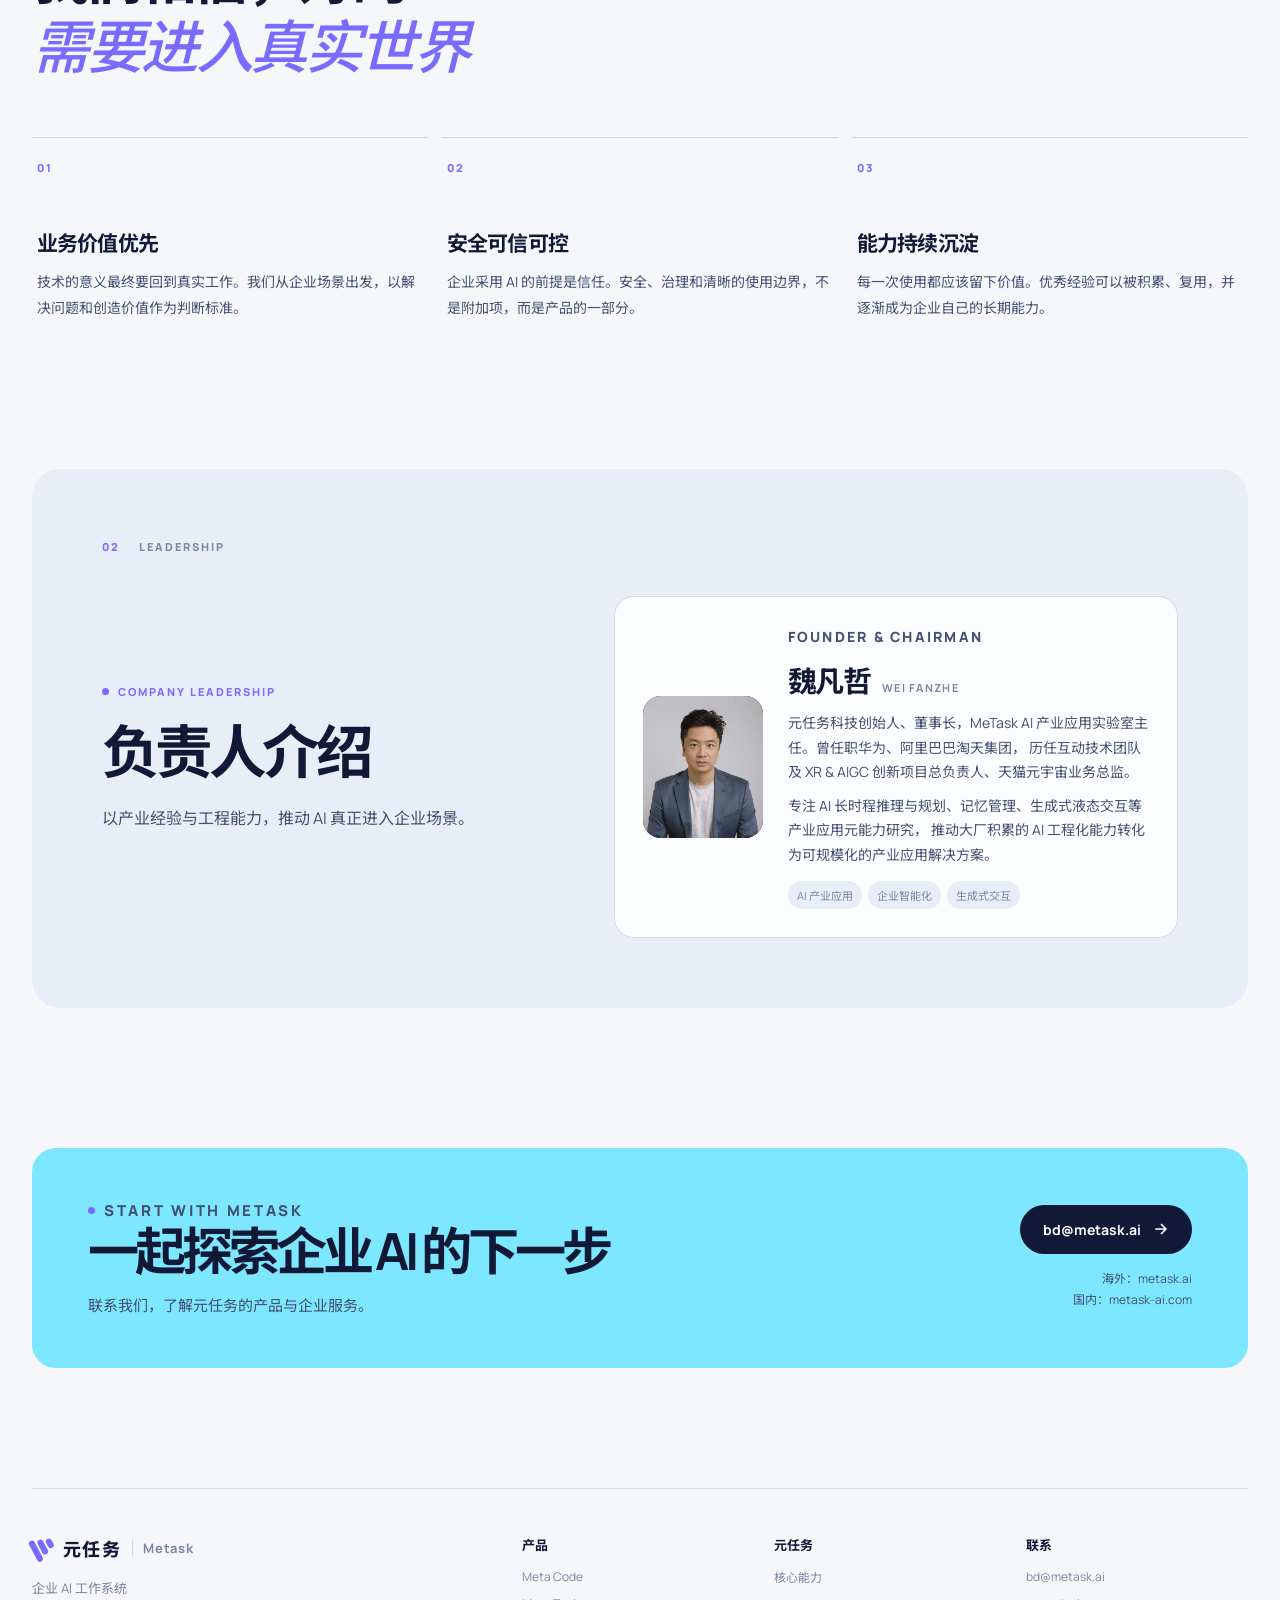
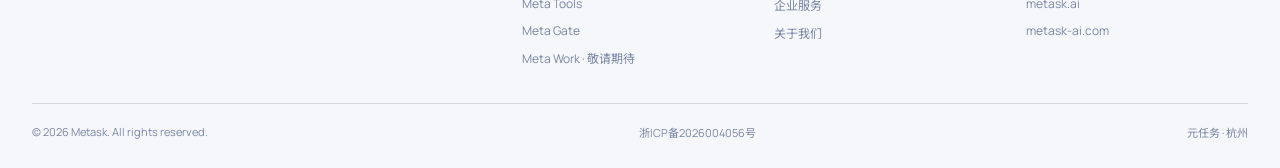
==== commit 46fe1743: "Add ICP filing number to site footer Add 浙ICP备2026004056号 linking to beian.miit.gov.cn in the footer" ====
--- a/about.html
+++ b/about.html
@@ -8,6 +8,7 @@
       content="了解元任务 Metask 的使命、愿景与团队。我们致力于让 AI 真正成为企业生产力。"
     />
     <title>关于我们 · 元任务 Metask</title>
+    <link rel="icon" type="image/png" href="./assets/favicon.png" />
     <link rel="preconnect" href="https://fonts.googleapis.com" />
     <link rel="preconnect" href="https://fonts.gstatic.com" crossorigin />
     <link
@@ -41,7 +42,7 @@
               </svg>
             </button>
             <div class="nav-dropdown product-menu">
-              <a href="https://metacode.origintask.cn/" target="_blank" rel="noreferrer">
+              <a href="https://metacode.metask-ai.com/" target="_blank" rel="noreferrer">
                 <span class="dropdown-symbol">&lt;/&gt;</span>
                 <span><b>Meta Code</b><small>企业级 AI 编程助手</small></span>
               </a>
@@ -49,7 +50,7 @@
                 <span class="dropdown-symbol">✦</span>
                 <span><b>Meta Tools</b><small>确定性 AI 工具集</small></span>
               </a>
-              <a href="http://napi.origintask.cn/" target="_blank" rel="noreferrer">
+              <a href="https://napi.metask-ai.com/" target="_blank" rel="noreferrer">
                 <span class="dropdown-symbol">◎</span>
                 <span><b>Meta Gate</b><small>企业 AI 统一网关</small></span>
               </a>
@@ -206,9 +207,9 @@
         <div class="footer-links">
           <div>
             <b>产品</b>
-            <a href="https://metacode.origintask.cn/" target="_blank" rel="noreferrer">Meta Code</a>
+            <a href="https://metacode.metask-ai.com/" target="_blank" rel="noreferrer">Meta Code</a>
             <a href="https://picospark.cn/" target="_blank" rel="noreferrer">Meta Tools</a>
-            <a href="http://napi.origintask.cn/" target="_blank" rel="noreferrer">Meta Gate</a>
+            <a href="https://napi.metask-ai.com/" target="_blank" rel="noreferrer">Meta Gate</a>
             <span>Meta Work · 敬请期待</span>
           </div>
           <div>
@@ -226,6 +227,9 @@
         </div>
         <div class="footer-bottom">
           <span>© <span id="year"></span> Metask. All rights reserved.</span>
+          <span>
+            <a href="https://beian.miit.gov.cn" target="_blank" rel="noreferrer">浙ICP备2026004056号</a>
+          </span>
           <span>元任务 · 杭州</span>
         </div>
       </footer>
--- a/styles.css
+++ b/styles.css
@@ -1158,10 +1158,16 @@
   border-top: 1px solid var(--line);
   color: var(--muted);
   display: flex;
+  flex-wrap: wrap;
   font-size: 11px;
+  gap: 8px 20px;
   grid-column: 1 / -1;
   justify-content: space-between;
   padding-top: 20px;
+}
+
+.footer-bottom a:hover {
+  color: var(--green);
 }
 
 .about-hero {
@@ -1730,4 +1736,9 @@
     gap: 18px;
     grid-template-columns: 1fr 1fr;
   }
-}
+
+  .footer-bottom {
+    flex-direction: column;
+    gap: 8px;
+  }
+}
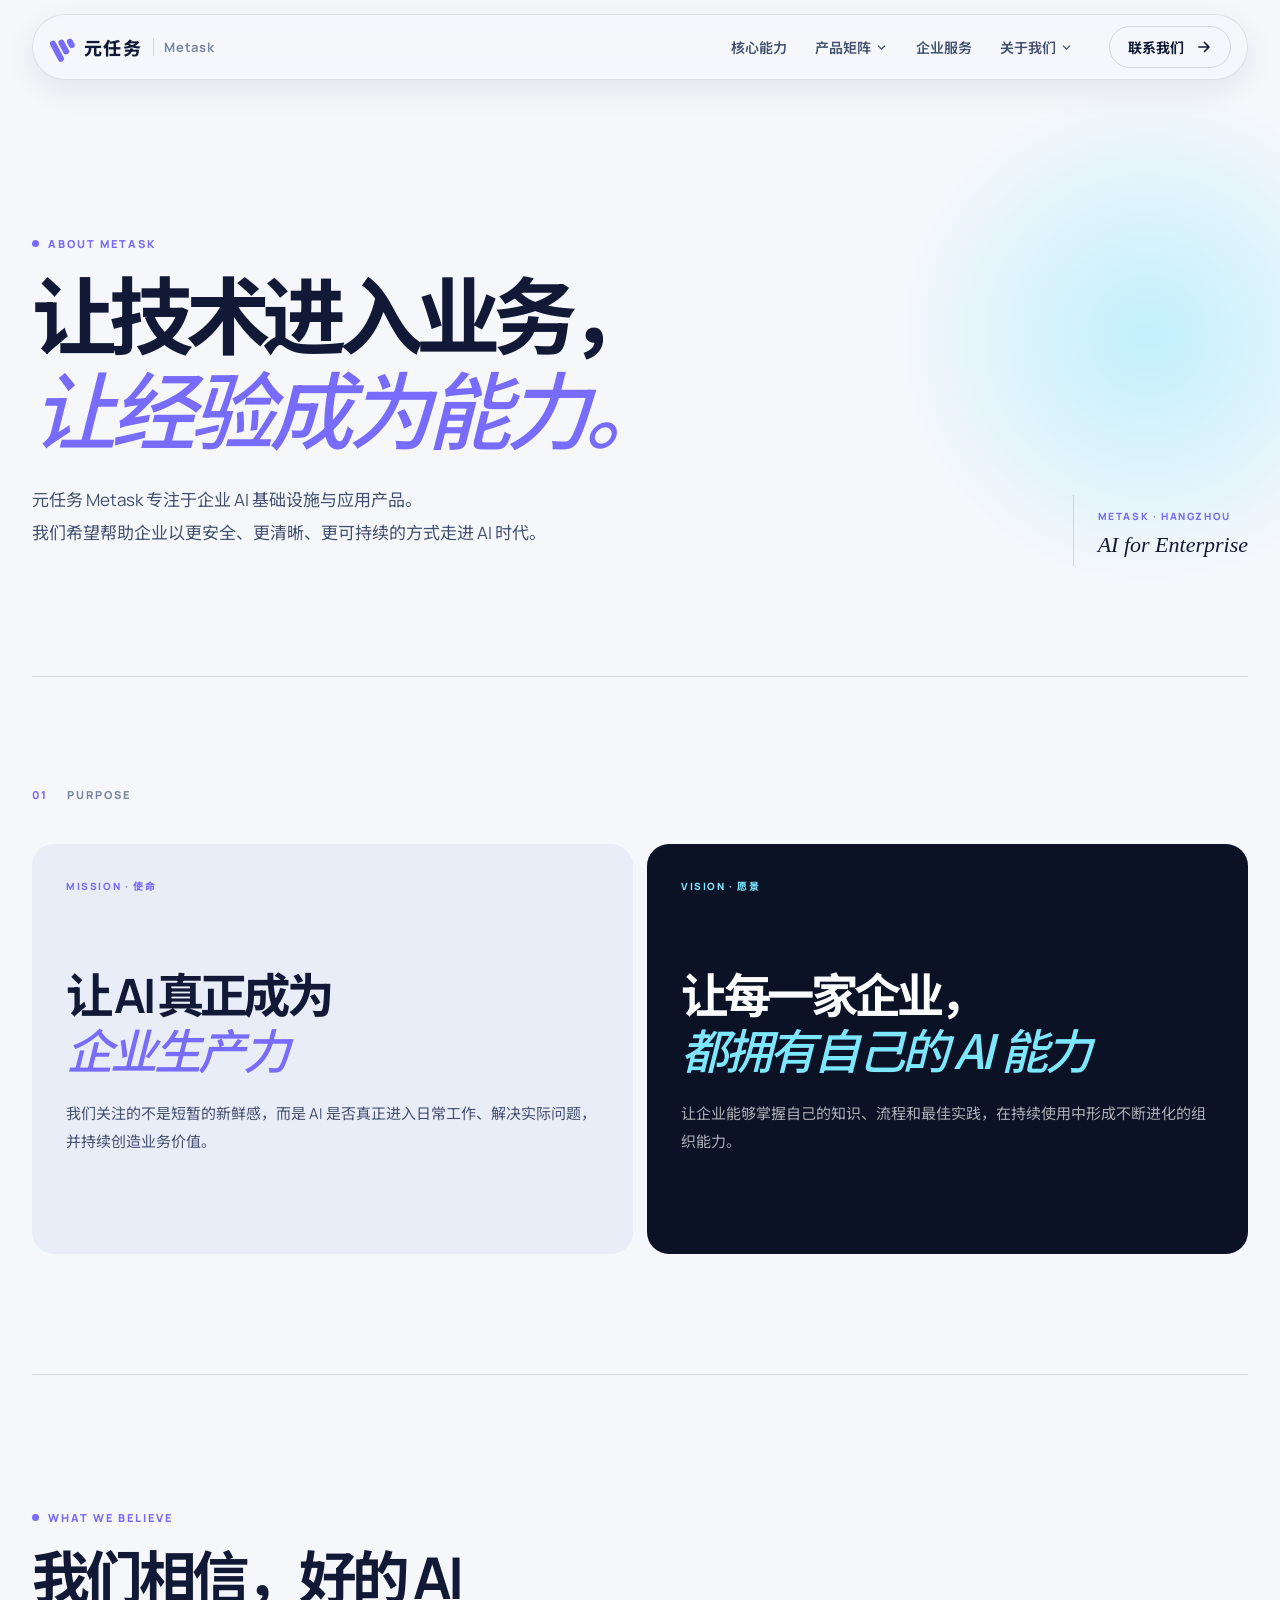
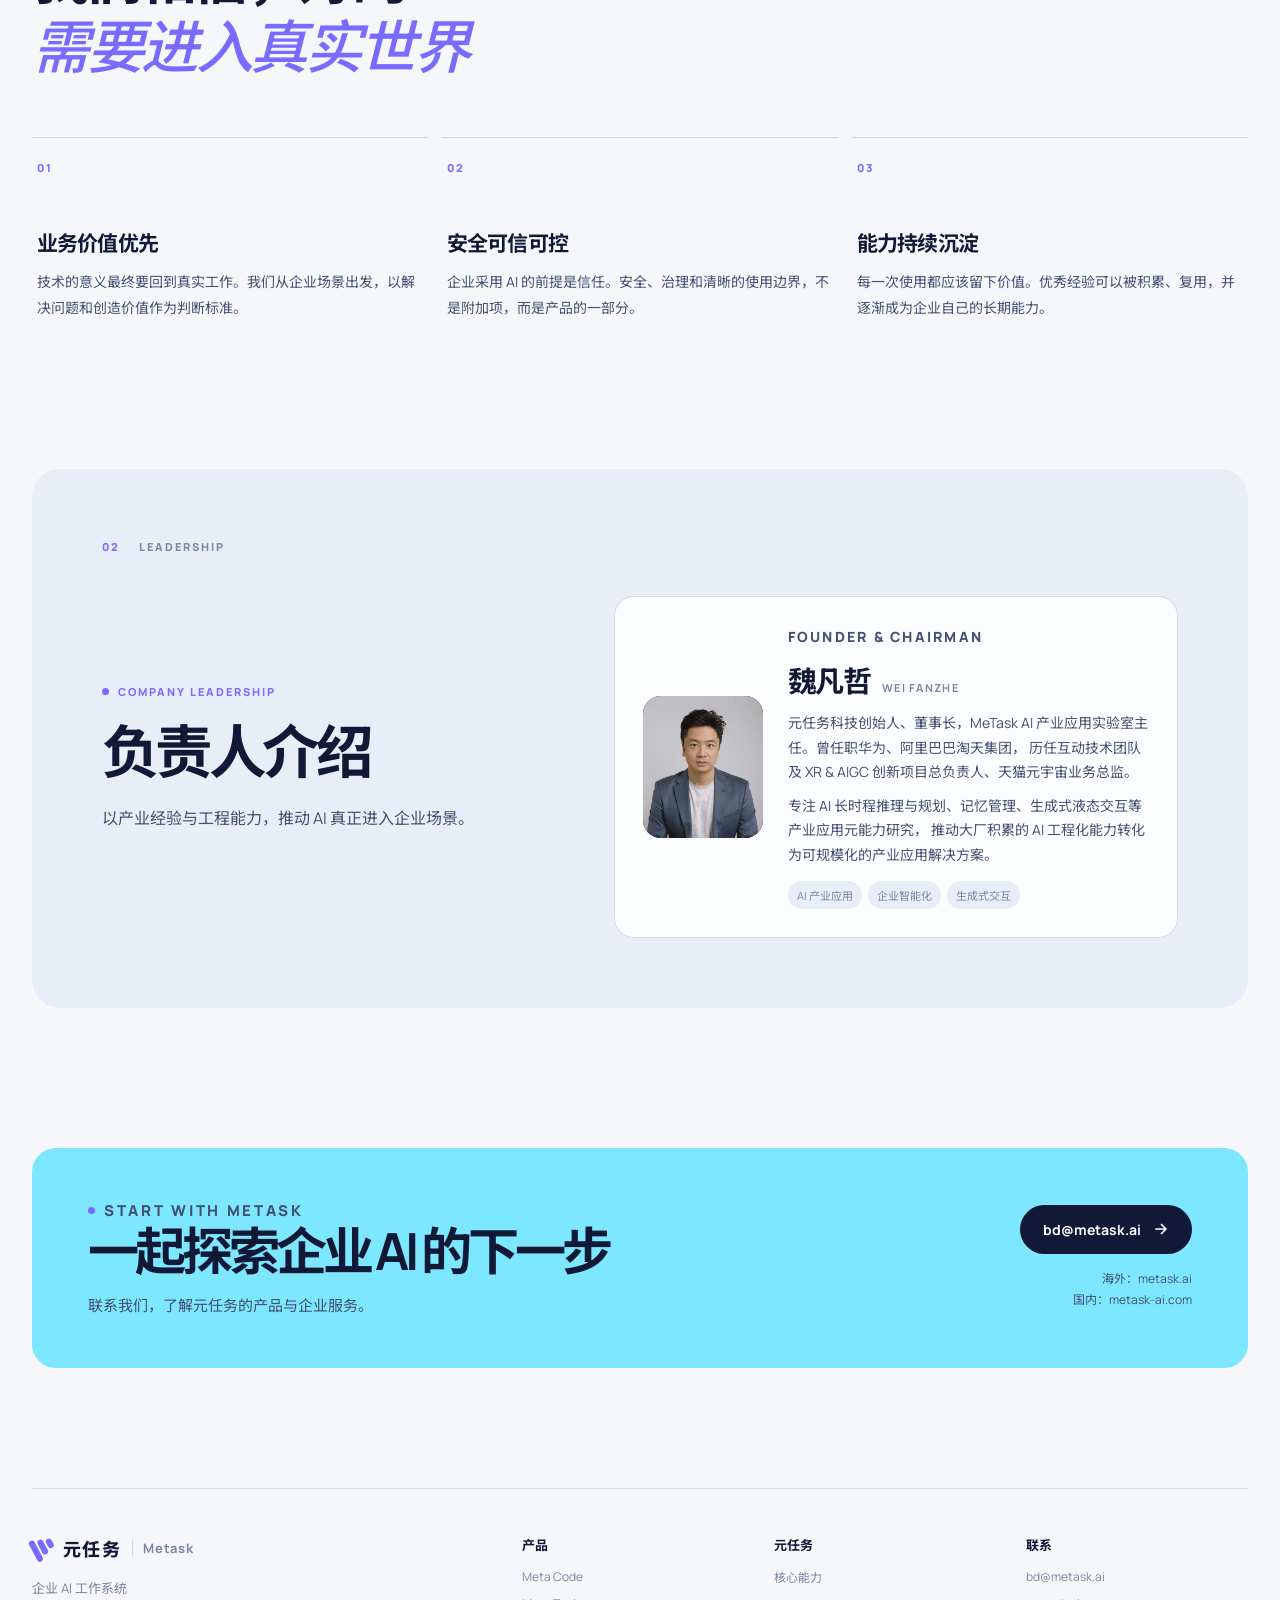
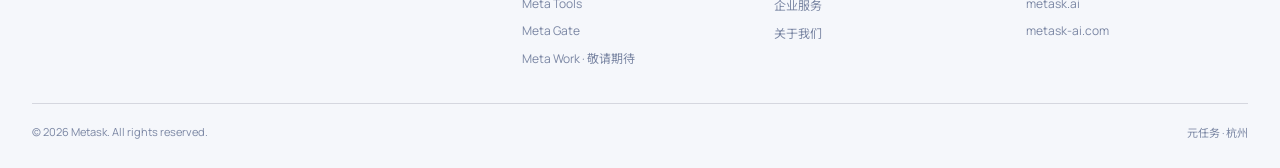
==== commit d8fcd526: "Merge branch 'main' into main" ====
--- a/about.html
+++ b/about.html
@@ -8,7 +8,6 @@
       content="了解元任务 Metask 的使命、愿景与团队。我们致力于让 AI 真正成为企业生产力。"
     />
     <title>关于我们 · 元任务 Metask</title>
-    <link rel="icon" type="image/png" href="./assets/favicon.png" />
     <link rel="preconnect" href="https://fonts.googleapis.com" />
     <link rel="preconnect" href="https://fonts.gstatic.com" crossorigin />
     <link
@@ -227,9 +226,6 @@
         </div>
         <div class="footer-bottom">
           <span>© <span id="year"></span> Metask. All rights reserved.</span>
-          <span>
-            <a href="https://beian.miit.gov.cn" target="_blank" rel="noreferrer">浙ICP备2026004056号</a>
-          </span>
           <span>元任务 · 杭州</span>
         </div>
       </footer>
